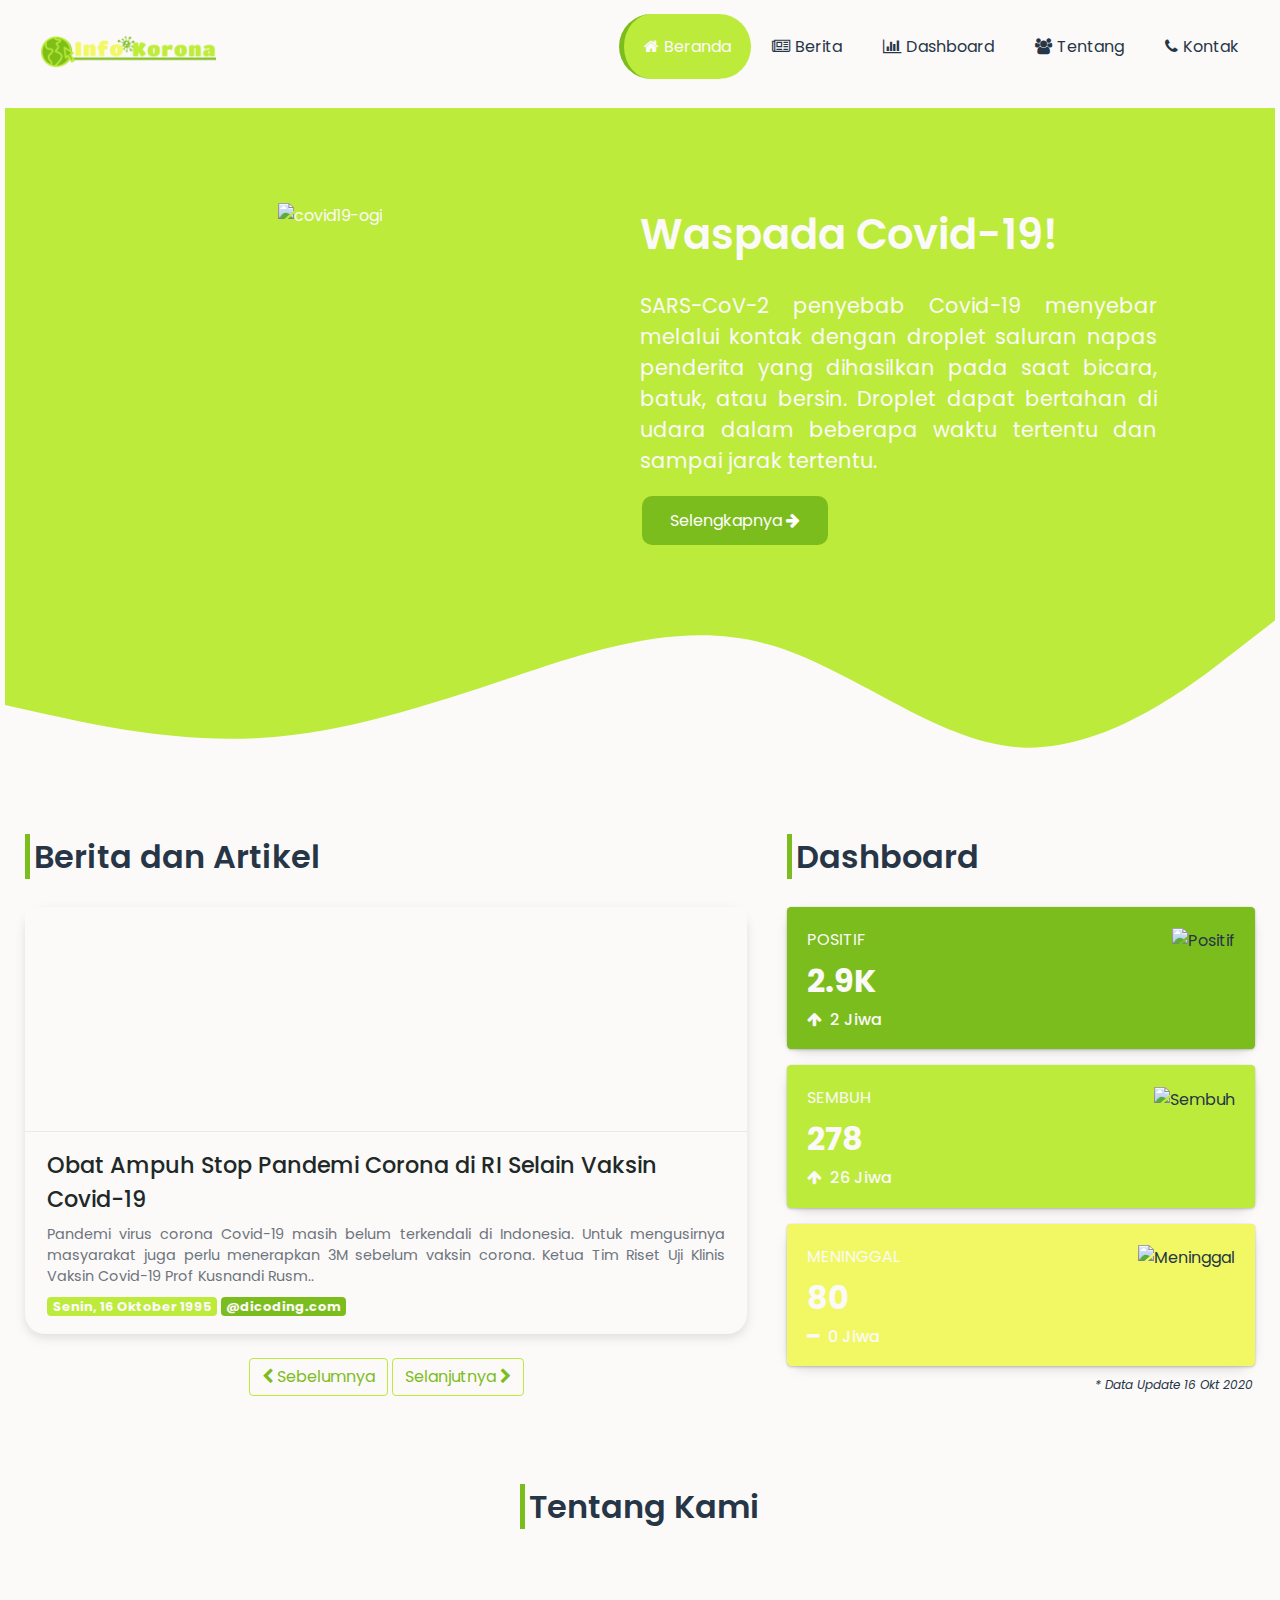
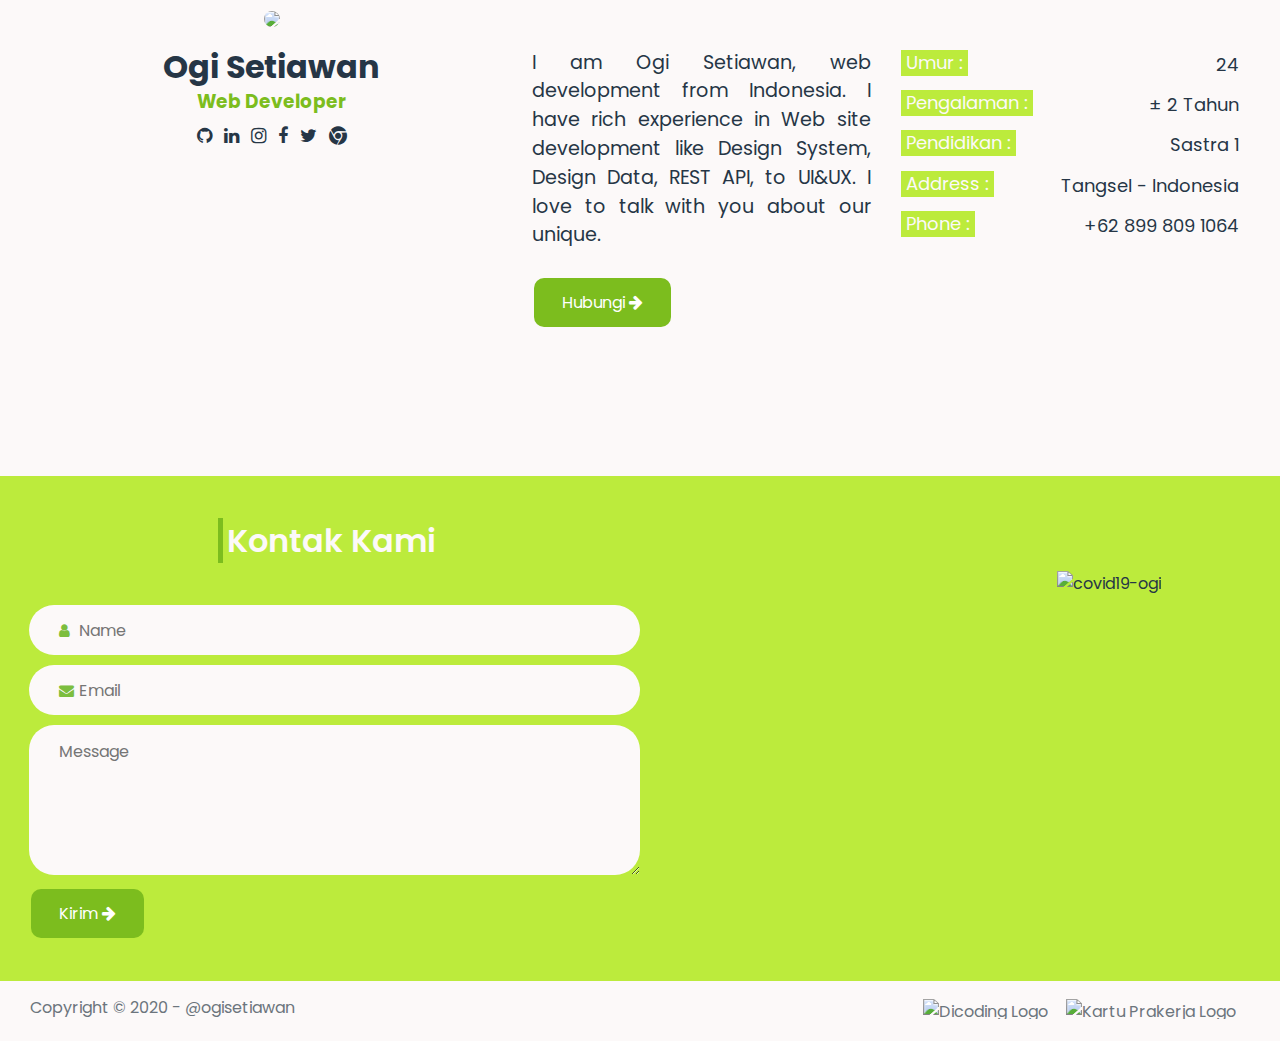
==== submission/index.html @ 104e3552 "style: Updated logo and icon" ====
<!DOCTYPE html>
<html lang="en">

<head>
  <meta charset="UTF-8">
  <meta http-equiv="X-UA-Compatible" content="IE=edge">
  <meta name="viewport" content="width=device-width, initial-scale=1, minimum-scale=1">
  <meta name="robots" content="index, follow">
  <meta name="author" content="Ogi Setiawan">
  <meta name="keywords" content="ogi setiawan, corona, korona, berita korona, covid, covid-19">
  <meta name="description" content="Informasi tentang si corona terupdate.">
  <title>InfoCorona | Berita Tentang Si Corona Paling Update</title>
  <link rel="shortcut icon" href="assets/img/icon-logo2.png" type="image/x-icon">
  <link rel="stylesheet" href="assets/css/style.css">
  <link rel="stylesheet" href="https://cdnjs.cloudflare.com/ajax/libs/font-awesome/4.7.0/css/font-awesome.min.css">
</head>
<style>

</style>

<body>
  <!-- @ HEADER -->
  <header>
    <a href="javascript:void(0);" class="logo"><img src="assets/img/rsz_logo3.png" alt="Info Corona"
        style="max-height: 35px;"></a>
    <input class="menu-btn" type="checkbox" id="menu-btn" />
    <label class="menu-icon" for="menu-btn"><span class="navicon"></span></label>
    <nav>
      <ul class="menu">
        <li><a class="active" href="#beranda"><i class="fa fa-home"></i>Beranda</a></li>
        <li><a href="#berita"><i class="fa fa-newspaper-o"></i>Berita</a></li>
        <li><a href="#dashboard"><i class="fa fa-bar-chart"></i>Dashboard</a></li>
        <li><a href="#tentang"><i class="fa fa-users"></i>Tentang</a></li>
        <li><a href="#kontak"><i class="fa fa-phone"></i>Kontak</a></li>
      </ul>
    </nav>
  </header>
  <!-- @ HEADER -->

  <!-- @ MAIN -->
  <main>
    <!-- @ CONTENT -->
    <div id="content">
      <article class="beranda section" id="beranda">
        <div class="left-content">
          <img src="assets/img/covid.svg" height="300px" alt="covid19-ogi">
        </div>
        <div class="right-content">
          <h1 class="beranda">Waspada Covid-19!</h1>
          <p class="beranda">SARS-CoV-2 penyebab Covid-19 menyebar melalui kontak dengan droplet saluran napas penderita
            yang dihasilkan pada saat bicara, batuk, atau bersin. Droplet dapat bertahan di udara dalam beberapa waktu
            tertentu dan sampai jarak tertentu.</p>
          <button class="button">Selengkapnya <i class="fa fa-arrow-right"></i></button>
        </div>
        <div class="clear"></div>
      </article>
      <svg xmlns="http://www.w3.org/2/svg" viewBox="0 0 1440 320" style="margin-bottom: -40px">
        <path fill="#bceb3c" fill-opacity="1"
          d="M0,160L48,170.7C96,181,192,203,288,197.3C384,192,480,160,576,128C672,96,768,64,864,90.7C960,117,1056,203,1152,208C1248,213,1344,139,1392,101.3L1440,64L1440,0L1392,0C1344,0,1248,0,1152,0C1056,0,960,0,864,0C768,0,672,0,576,0C480,0,384,0,288,0C192,0,96,0,48,0L0,0Z">
        </path>
      </svg>
      <!-- @ ARTICLE -->
      <article class="berita section" id="berita">
        <h1 class="berita">
          <span class="bl">Berita dan Artikel</span>
        </h1>
        <!-- //! ARTICLE 1 -->
        <div class="card-shadow artikel-berita" style="display:block">
          <div class="card">
            <div class="card-img" style="background-image:url(assets/img/corona.jpg);" alt="Corona 1">
              <div class="overlay">
                <div class="overlay-content">
                  <a href="#!"><span class="fa fa-eye"></span>&nbsp;&nbsp;Lihat</a>
                </div>
              </div>
            </div>
            <div class="card-content">
              <a href="#!">
                <h2>Obat Ampuh Stop Pandemi Corona di RI Selain Vaksin Covid-19</h2>
                <p>Pandemi virus corona Covid-19 masih belum terkendali di Indonesia. Untuk mengusirnya masyarakat
                  juga perlu menerapkan 3M sebelum vaksin corona. Ketua Tim Riset Uji Klinis Vaksin Covid-19 Prof
                  Kusnandi Rusm..</p>
                <span class="tanggal tanggal-warna">Senin, 16 Oktober 1995</span>
                <span class="tanggal tanggal-warna2">@dicoding.com</span>
              </a>
            </div>
          </div>
        </div>
        <!-- //! ARTICLE 2 -->
        <div class="card-shadow artikel-berita" style="display:none">
          <div class="card">
            <div class="card-img" style="background-image:url(assets/img/corona-3.jpg);" alt="Corona 2">
              <div class="overlay">
                <div class="overlay-content">
                  <a href="#!"><span class="fa fa-eye"></span>&nbsp;&nbsp;Lihat</a>
                </div>
              </div>
            </div>
            <div class="card-content">
              <a href="#!">
                <h2>AS Kembangkan Metode Baru Deteksi Virus COVID-19 Dengan Cepat dan Murah</h2>
                <p>Menurut sebuah studi terbaru yang dipublikasikan pada Selasa 8 September 2020, para peneliti di
                  Fakultas Kedokteran Harvard telah mengembangkan metode untuk mendeteksi SARS-CoV-2 yang memicu
                  penyakit COVID-19 dengan cepat dan murah tanpa bahan atau peralatan khusus...</p>
                <span class="tanggal tanggal-warna">Senin, 16 Oktober 1995</span>
                <span class="tanggal tanggal-warna2">@dicoding.com</span>
              </a>
            </div>
          </div>
        </div>
        <!-- //! ARTICLE 3 -->
        <div class="card-shadow artikel-berita" style="display:none">
          <div class="card">
            <div class="card-img" style="background-image:url(assets/img/corona-2.jpg);" alt="Corona 3">
              <div class="overlay">
                <div class="overlay-content">
                  <a href="#!"><span class="fa fa-eye"></span>&nbsp;&nbsp;Lihat</a>
                </div>
              </div>
            </div>
            <div class="card-content">
              <a href="#!">
                <h2>2.291 Bidan Positif Covid-19, Pasien Diminta Janji Temu Sebelum ke Layanan</h2>
                <p>Pengurus Harian PP Ikatan Bidan Indonesia (IBI), Ade Jubaedah, mengatakan sebanyak 2.291 bidan di
                  Indonesia terkonfirmasi positif Covid-19. Dari jumlah tersebut, 22 orang meninggal dunia..</p>
                <span class="tanggal tanggal-warna">Senin, 16 Oktober 1995</span>
                <span class="tanggal tanggal-warna2">@dicoding.com</span>
              </a>
            </div>
          </div>
        </div>
        <!-- //! SLIDESHOW-BUTTON -->
        <!-- ? #TanyaDicoding: kayanya button slideshow ini lebih baik menggunakan background-color ya atau lebih baik transparent sesuai wrna default?  -->
        <!-- ? soalnya sya pernah baca button yg optional lbh baik transparent tp ketika hover dia akan brubah wrna -->
        <div class="slide">
          <div class="slide-wadah">
            <div class="slide-button">
              <a class="button-slider" onclick="slideButton(-1)" href="javascript:void(0)" title="Previous">
                <i class="fa fa-chevron-left"></i> Sebelumnya
              </a>
              <a class="button-slider next" onclick="slideButton(1)" href="javascript:void(0)" title="Next">
                Selanjutnya <i class="fa fa-chevron-right"></i>
              </a>
            </div>
          </div>
        </div>
      </article>
    </div>

    <!-- @ ASSIDE -->
    <aside class="section" id="dashboard">
      <h1 class="berita">
        <span class="bl">Dashboard</span>
      </h1>
      <!-- //~ POSITIF -->
      <div class="card-shadow" style="border-radius: 20px">
        <div class="card-dashboard hijau2 img-card">
          <div class="card-dashboard-body">
            <div class="flex-direction">
              <div class="text-putih">
                <p>POSITIF</p>
                <h2 class="total">2.9K</h2>
                <h6 class="jiwa">
                  <span class="fa fa-arrow-up"></span>&nbsp;&nbsp;2 Jiwa
                </h6>
              </div>
              <div class="kiri">
                <img src="assets/img/infeksi.png" width="50" height="50" alt="Positif"> </div>
            </div>
          </div>
        </div>
      </div>

      <!-- //~ SEMBUH -->
      <div class="card-shadow" style="border-radius: 20px; margin-top: 14px;">
        <div class="card-dashboard hijau1 img-card">
          <div class="card-dashboard-body">
            <div class="flex-direction">
              <div class="text-putih">
                <p>SEMBUH</p>
                <h2 class="total">278</h2>
                <h6 class="jiwa">
                  <span class="fa fa-arrow-up"></span>&nbsp;&nbsp;26 Jiwa
                </h6>
              </div>
              <div class="kiri">
                <img src="assets/img/sembuh.png" width="50" height="50" alt="Sembuh"> </div>
            </div>
          </div>
        </div>
      </div>

      <!-- //~ MENINGGAL -->
      <div class="card-shadow" style="border-radius: 20px; margin-top: 14px;">
        <div class="card-dashboard hijau3 img-card">
          <div class="card-dashboard-body">
            <div class="flex-direction">
              <div class="text-putih">
                <p>MENINGGAL</p>
                <h2 class="total">80</h2>
                <h6 class="jiwa">
                  <span class="fa fa-minus"></span>&nbsp;&nbsp;0 Jiwa
                </h6>
              </div>
              <div class="kiri">
                <img src="assets/img/meninggal.png" width="50" height="50" alt="Meninggal"> </div>
            </div>
          </div>
        </div>
      </div>
      <p class="updated">* Data Update 16 Okt 2020</p>
    </aside>
  </main>
  <!-- @ MAIN -->

  <!-- @ TENTANG -->
  <section class="clears tentang-container section" id="tentang">
    <h1 class="tentang">
      <span class="bl">Tentang Kami</span>
    </h1>
    <div class="left-content" style="text-align: center; width: 40%;">
      <img class="tentang-photo" src="assets/img/ogifoto.jpg" height="270">
      <h2 class="nama">Ogi Setiawan</h2>
      <h3 class="job">Web Developer</h3>
      <div class="medsos">
        <a target="_blank" href="https://github.com/ogisetiawan"><span class="fa fa-github"></span></a>
        <a target="_blank" href="https://www.linkedin.com/in/ogi-setiawan-82a176132/"><span
            class="fa fa-linkedin"></span></a>
        <a target="_blank" href="https://www.instagram.com/ogisetiaawan/"><span class="fa fa-instagram"></span></a>
        <a target="_blank" href="https://web.facebook.com/Ogisetiawannn"><span class="fa fa-facebook"></span></a>
        <a target="_blank" href="https://twitter.com/ogisetiawann"><span class="fa fa-twitter"></span></a>
        <a target="_blank" href="https://ogisetiawan.github.io/"><span class="fa fa-chrome"></span></a>
      </div>
    </div>
    <div class="right-content" style="width: 60%;max-width: 60%;">
      <!-- ? tentang -->
      <div class="tentang-text">
        <p class="tentang">I am Ogi Setiawan, web development from Indonesia. I have rich experience in Web site
          development like Design System, Design Data, REST API, to UI&UX. I love to talk with you about our unique.</p>
        <button class="button">Hubungi <i class="fa fa-arrow-right"></i></button>
      </div>
      <!-- ? detail -->
      <div class="tentang-detail">
        <div class="tentang-status">
          <ul>
            <li><strong>Umur :</strong> 24</li>
            <li><strong>Pengalaman :</strong>± 2 Tahun</li>
            <li><strong>Pendidikan :</strong> Sastra 1</li>
            <li><strong>Address :</strong> Tangsel - Indonesia</li>
            <li><strong>Phone :</strong> +62 899 809 1064</li>
          </ul>
        </div>
      </div>
    </div>
  </section>

  <!-- @ KONTAK -->
  <section class="kontak section" id="kontak">
    <div class="left-content" style="text-align: left;">
      <h1 class="kontak">
        <span class="bl" style="border-left: 5px solid #7cbd1e !important;color: #fcf9f9">Kontak Kami</span>
      </h1>
      <form class="contact-form">
        <div class="wrap-form-input" data-validate="Name is required">
          <input class="form-input" type="text" name="name" placeholder="Name">
          <span class="form-icon">
            <i class="fa fa-user" aria-hidden="true"></i>
          </span>
        </div>
        <div class="wrap-form-input" data-validate="Valid email is required: ex@abc.xyz">
          <input class="form-input" type="text" name="email" placeholder="Email">
          <span class="form-icon">
            <i class="fa fa-envelope" aria-hidden="true"></i>
          </span>
        </div>
        <div class="wrap-form-input" data-validate="Message is required">
          <textarea class="form-input" name="message" placeholder="Message"></textarea>
        </div>
        <div class="container-contact100-form-btn">
          <button class="button">Kirim <i class="fa fa-arrow-right"></i></button>
        </div>
      </form>
    </div>
    <div class="right-content">
      <img class="kontak-svg" src="assets/img/contact2.svg" height="300px" alt="covid19-ogi">
    </div>
  </section>
  <!-- @ KONTAK -->

  <!-- @ FOOTER -->
  <footer>
    <div class="footer">
      <p class="text-kiri">Copyright © 2020 - @ogisetiawan</p>
      <p class="text-kanan">
        <img src="https://d17ivq9b7rppb3.cloudfront.net/original/commons/certificate_logo.png" alt="Dicoding Logo"
          style="max-height: 20px;">
        <img src="https://dashboard.prakerja.go.id/images/logo-kartu-prakerja.png" alt="Kartu Prakerja Logo"
          style="max-height: 20px;">
    </div>
    </p>
  </footer>
  <!-- @ FOOTER -->
  <script src="assets/js/slider.js"></script>
  <script src="assets/js/scrollan.js"></script>
  <script>
    
  </script>
</body>

</html>
---- submission/assets/css/style.css ----
/* @ FONT */
@import url('https://fonts.googleapis.com/css2?family=Poppins:wght@300&display=swap');

* {
  /*//? digunakan untuk menghapus seluruh padding dan margin standar yang diberikan browser pada elemen */
  -webkit-box-sizing: border-box;
  -moz-box-sizing: border-box;
  box-sizing: border-box;
  margin: 0;
  padding: 0;
}
body {
  margin: 0;
  background-color: #fcf9f9;
  color: #263646;
  font-family: 'Poppins', sans-serif;
}
a {
  color: #263646;
}

.clear {
  clear: left;
}

.button {
  background-color: #7cbd1e;
  border: none;
  color: white;
  text-align: center;
  text-decoration: none;
  display: inline-block;
  font-size: 16px;
  margin: 4px 2px;
  cursor: pointer;
  padding: 12px 28px;
  border-radius: 10px;
}
.button:hover {
  text-decoration: none;
  font-weight: 600;
  transform: scale(1.1);
  transition: all .2s ease-in-out
}
/* @ FONTAWESOME */
li a .fa {
  margin-right: 5px;
}

/* @ SEMANTIC SECTION */
article.berita,
aside {
  padding: 20px 20px;
}

article.berita {
  float: left;
  width: 60%;
}
aside {
  float: right;
  width: 40%;
}

/* @HEADER */
header {
  background-color: #fcf9f9;
  width: 100%;
  display: inline-block; /*/// supaya li jadi sebaris  */
  padding: 14px 20px;
}
header ul {
  margin: 0;
  padding: 0;
  list-style: none;
  overflow: hidden;
}
header li a {
  display: block;
  padding: 20px 20px;
  border-right: 1px solid #fcf9f9;
  text-decoration: none;
}
header li a:hover,
header .menu-btn:hover {
  background-color: #bceb3c;
      color: #fcf9f9;
      border-left: 5px solid #7cbd1e !important;
      border-radius: 50px;
      transition: all .2s ease-in-out;
}
header .logo {
  display: block;
  float: left;
  font-size: 2em;
  padding: 10px 20px;
  text-decoration: none;
}

/* @MENU */
nav .menu {
  clear: both;
  max-height: 0;
  transition: max-height 0.2s ease-out;
}
header li a.active {
  background-color: #bceb3c;
  color: #fcf9f9;
  border-left: 5px solid #7cbd1e !important;
  border-radius: 50px;
}

/* @HAMBURGER */
header .menu-icon {
  cursor: pointer;
  display: inline-block;
  float: right;
  padding: 28px 20px;
  position: relative;
  user-select: none;
}
header .menu-icon .navicon {
  background: #333;
  display: block;
  height: 2px;
  position: relative;
  transition: background 0.2s ease-out;
  width: 18px;
}
header .menu-icon .navicon:before,
header .menu-icon .navicon:after {
  background: #333;
  content: "";
  display: block;
  height: 100%;
  position: absolute;
  transition: all 0.2s ease-out;
  width: 100%;
}
header .menu-icon .navicon:before {
  top: 5px;
}
header .menu-icon .navicon:after {
  top: -5px;
}

/* @HAMBURGER-EFFECTNYA*/
header .menu-btn {
  display: none;
}
header .menu-btn:checked ~ nav .menu {
  max-height: 300px;
}
header .menu-btn:checked ~ .menu-icon .navicon {
  background: transparent;
}
header .menu-btn:checked ~ .menu-icon .navicon:before {
  transform: rotate(-45deg);
}
header .menu-btn:checked ~ .menu-icon .navicon:after {
  transform: rotate(45deg);
}

header .menu-btn:checked ~ .menu-icon:not(.steps) .navicon:before,
header .menu-btn:checked ~ .menu-icon:not(.steps) .navicon:after {
  top: 0;
}

/* @ MAIN */
main {
  margin: 0;
  padding: 5px;
  overflow: auto;
}
/*@ ARTICLE BERANDA */
article > svg {
  display: flex;
}
article.beranda {
  position: relative;
  background: #bceb3c;
  color: #fcf9f9;
  text-align: center;
  overflow: auto;
  padding: 15px;
}
.left-content {
  width: 50%;
  height: 100%;
  float: left;
}

.left-content img {
  margin: 5rem 0 1.5rem 0;
}

.right-content {
  width: 41.666667%;
  height: 100%;
  float: left;
  -webkit-box-flex: 0;
  -ms-flex: 0 0 41.666667%;
  flex: 0 0 50%;
  max-width: 41.666667%;
  text-align: left !important;
}

h1.beranda {
  font-size: 2.6rem;
  margin: 5rem 0 1.5rem 0;
  font-weight: 600;
}
p.beranda {
  margin-top: 0;
  margin-bottom: 1rem;
  font-size: 1.3rem;
  font-weight: 400;
  text-align: justify!important;
}

/*@ ARTICLE BERITA */
h1.berita {
  font-size: 2rem;
  margin-bottom: 0.5rem;
  font-family: inherit;
  color: inherit;
  font-weight: 600;
}
.bl {
  border-left: 5px solid #7cbd1e !important;
  padding-left: 0.25rem !important;
}

p.berita {
  font-size: 2.6rem;
  margin: 0 1.25rem 5rem 1.25rem;
}
/* @ CARD */
.card-shadow {
  border: none;
  box-shadow: 0px 4px 10px rgba(142, 142, 142, 0.25);
  margin-top: 26px;
  border-radius: 20px;
}

/*? hover border */
.card:hover .card-content,
.card.hover .card-content {
  box-shadow: inset 0 3px 0 0 #7cbd1e;
  border-color: #7cbd1e;
}

.card:hover .card-img .overlay,
.card.hover .card-img .overlay {
  background-color: rgba(25, 29, 38, 0.85);
  -webkit-transition: opacity 0.2s ease;
  transition: opacity 0.2s ease;
  opacity: 1;
}

/*? gambar */
.card-img {
  position: relative;
  height: 224px;
  width: 100%;
  background-color: #fcf9f9;
  -webkit-transition: opacity 0.2s ease;
  transition: opacity 0.2s ease;
  background-position: center center;
  background-repeat: no-repeat;
  background-size: cover;
}

.card-img .overlay {
  position: absolute;
  left: 0;
  top: 0;
  width: 100%;
  height: 100%;
  background-color: #fcf9f9;
  opacity: 0;
}

.card-img .overlay .overlay-content {
  line-height: 224px;
  width: 100%;
  text-align: center;
  color: #fcf9f9;
}

.card-img .overlay .overlay-content a {
  color: #fcf9f9;
  padding: 0 2rem;
  display: inline-block;
  border: 1px solid rgba(255, 255, 255, 0.4);
  height: 40px;
  line-height: 40px;
  border-radius: 20px;
  cursor: pointer;
  text-decoration: none;
  font-size: 18px;
}

.card-img .overlay .overlay-content a:hover,
.card-img .overlay .overlay-content a.hover {
  background: #7cbd1e;
  border-color: #7cbd1e;
}

/*? berita content */
.card-content {
  width: 100%;
  min-height: 80px;
  border-top: 1px solid #e9e9eb;
  padding: 1rem 1.4rem;
}

.card-content a {
  text-decoration: none;
  color: #202927;
}

.card-content h2 {
  font-size: 1.4rem;
  font-weight: 500;
}

.card-content p {
  font-size: 0.9rem;
  font-weight: 400;
  overflow: hidden;
  color: #6c757d !important;
  padding: 8px 0px 6px;
  text-align: justify;
}

.tanggal {
  display: inline-block;
  padding: 0.25em 0.4em;
  font-size: 13px;
  font-weight: 700;
  line-height: 1;
  color: #fcf9f9;
  border-radius: 0.25rem;
}

.tanggal-warna {
  background-color: #bceb3c;
}
.tanggal-warna2 {
  background-color: #7cbd1e;
}

/*? slider */
.slide {
  width: 100%;
  margin-right: auto;
  margin-left: auto;
}

.slide-wadah {
  display: -ms-flexbox;
  display: flex;
  -ms-flex-wrap: wrap;
  flex-wrap: wrap;
  margin-right: -15px;
  margin-left: -15px;
}

.slide-button {
  padding-right: 15px;
  padding-left: 15px;
  flex: 0 0 100%;
  max-width: 100%;
  margin-top: 1.5rem !important;
  text-align: center !important;
}

.button-slider {
  display: inline-block;
  font-weight: 400;
  -moz-user-select: none;
  -ms-user-select: none;
  border: 1px solid transparent;
  padding: .375rem .75rem;
  line-height: 1.5;
  border-radius: .25rem;
  color: #7cbd1e;
  background-color: transparent;
  border-color: #bceb3c;
  text-decoration: none;
  font-family: inherit;
}

.button-slider:hover {
  color: #fcf9f9;
  background-color: #bceb3c;
  border-color: #7cbd1e;
}

/*? animation */
.artikel-berita {
  animation: show .5s;
  animation-fill-mode: both;
}

@keyframes show {
  from {
    transform: scale(0.7);
    opacity: .4
  }

  to {
    transform: scale(1);
    opacity: 1
  }
}

@-webkit-keyframes show {
  from {
    transform: scale(0.7);
    opacity: .4
  }

  to {
    transform: scale(1);
    opacity: 1
  }
}
/* @ASSIDE DASHBOARD */
.card-dashboard {
  box-shadow: 0 0 1px rgba(0, 0, 0, 0.125), 0 1px 3px rgba(0, 0, 0, 0.2);
  margin-bottom: 1rem;
  border-radius: 0.26rem;
  position: relative;
}

.hijau1 {
  background-color: #bceb3c !important;
}

.hijau2 {
  background-color: #7cbd1e !important;
}

.hijau3 {
  background-color: #f1f864 !important;
}

.img-card:before {
  content: "";
  position: absolute;
  background: url("../img/circle.svg");
  background-position: right;
  background-repeat: no-repeat;
  width: 100%;
  height: 100%;
  opacity: 0.5;
}

.card-dashboard-body {
  padding: 1.25rem;
}

.flex-direction {
  display: -ms-flexbox !important;
  display: flex !important;
}

.text-putih {
  color: #fcf9f9 !important;
}

img {
  vertical-align: middle;
  border-style: none;
}

.kiri {
  margin-left: auto !important;
}

h2.total {
  font-size: 2rem;
  padding: 5px 0px;
}

h6.jiwa {
  font-size: 1rem;
  font-weight: 500;
  line-height: 1.2;
}
p.updated {
  float: right;
  font-size: 12px;
  font-style: italic;
  margin-top: -6px;
  padding-right: 2px;
}

/* @ TENTANG */
h1.tentang {
  margin-top: 26px;
  font-weight: 600;
  font-size: 2em;
  text-align: center;
}

p.tentang {
  margin: 6.4rem 0 1.5rem 0;
  font-size: 1.2rem;
  line-height: 1.5em;
  text-align: justify!important;
}

.tentang-container {
  max-width: 100%;
  padding: 26px;
  margin-top: 10px;
  margin-bottom: 10px;
}

.clears:before,
.clears:after {
  content: " ";
  display: flex;
}

.clears:after {
  clear: both;
}

.tentang-photo {
  border-radius: 50%;
  transition: 0.1s transform ease-in-out;
}

.tentang-photo:hover {
  transform: scale(0.9);
  cursor: pointer;
}
h2.nama {
  margin: 0 0 5px 0;
  font-size: 32px;
  color: #263646;
  line-height: 32px;
}

h3.job {
  color: #7cbd1e;
  font-size: 18.5px;
}

.medsos {
  position: relative;
  margin: 8px 0 0 0;
}

.medsos a {
  margin: 0 4px;
  display: inline-block;
  vertical-align: middle;
  text-decoration: none;
  opacity: 1;
  outline: none;
}

.medsos a:hover {
  text-decoration: none;
  color: #7cbd1e;
}

.medsos a span.fa {
  font-size: 18px;
  transition: all 0.3s ease 0s;
  -moz-transition: all 0.3s ease 0s;
  -webkit-transition: all 0.3s ease 0s;
  -o-transition: all 0.3s ease 0s;
}
.tentang-text {
  width: 50%;
  padding: 15px;
  float: left;
}

.tentang-detail {
  width: 50%;
  padding: 15px;
  float: right;
}

.tentang-status {
  margin: 6.5rem 0 1.5rem 0;
  font-size: 1.3rem;
  line-height: 1.4em;
}

.tentang-status ul li {
  padding: 11px 0;
  padding-top: 0;
  position: relative;
  display: block;
  font-size: 18px;
  word-break: break-word;
  text-align: right;
}

.tentang-status ul li strong {
  float: left;
  margin-right: 8px;
  padding: 3px 5px;
  background: #bceb3c;
  font-size: 18px;
  line-height: 20px;
  color: #fcf9f9;
  font-weight: 400;
}

/* @ KONTAK */
h1.kontak {
  margin-top: 26px;
  font-weight: 600;
  font-size: 2em;
  text-align: center;
}

section.kontak {
  position: relative;
  background: #bceb3c;
  color: #263646;
  text-align: center;
  overflow: auto;
  padding: 15px;
  margin-top: 104px;
}

.contact-form {
  width: auto;
  margin: 2.5rem 0 1.5rem 0;
  padding-left: 14px;
}

.wrap-form-input {
  position: relative;
  width: 100%;
  z-index: 1;
  margin-bottom: 10px;
}

.form-input {
  display: block;
  width: 100%;
  background: #fcf9f9;
  color: #263646;
}

textarea.form-input {
  min-height: 150px;
  border-radius: 25px;
  padding: 14px 30px;
}

input.form-input {
  height: 50px;
  border-radius: 25px;
  padding: 0 30px 0 50px;
}

.form-icon {
  display: -webkit-box;
  display: -webkit-flex;
  display: -moz-box;
  display: -ms-flexbox;
  display: flex;
  align-items: center;
  position: absolute;
  border-radius: 25px;
  bottom: 0;
  left: 0;
  width: 100%;
  height: 100%;
  padding-left: 30px;
  pointer-events: none;
  color: #7cbe3f;
  font-size: 15px;
  -webkit-transition: all 0.4s;
  -o-transition: all 0.4s;
  -moz-transition: all 0.4s;
  transition: all 0.4s;
}

textarea,
button,
input {
  outline: none;
  border: none;
  font-family: inherit;
  font-size: inherit;
  line-height: inherit;
}

textarea {
  outline: none;
  border: none;
  font-family: inherit;
  font-size: inherit;
  line-height: inherit;
  overflow: auto;
  resize: vertical;
}

img.kontak-svg {
  float: right;
  margin: 5rem 0 1.5rem 0;
}
p.text-kiri {
  color: #6c757d !important;
  float: left !important;
}

p.text-kanan {
  color: #6c757d !important;
  float: right !important;
}

p.text-kanan img {
  max-height: 20px;
  margin-right: 14px;
}
/* @ FOOTER */
footer {
  padding: 14px 30px;
}

.footer {
  width: 100%;
  display: inline-block;
}

/* @ SLIDER */

/* @ MEDIA-QUERY */
@media (min-width: 48em) {
  header li {
    float: left;
  }
  nav .menu {
    clear: none;
    float: right;
    max-height: none;
  }
  header .menu-icon {
    display: none;
  }
}
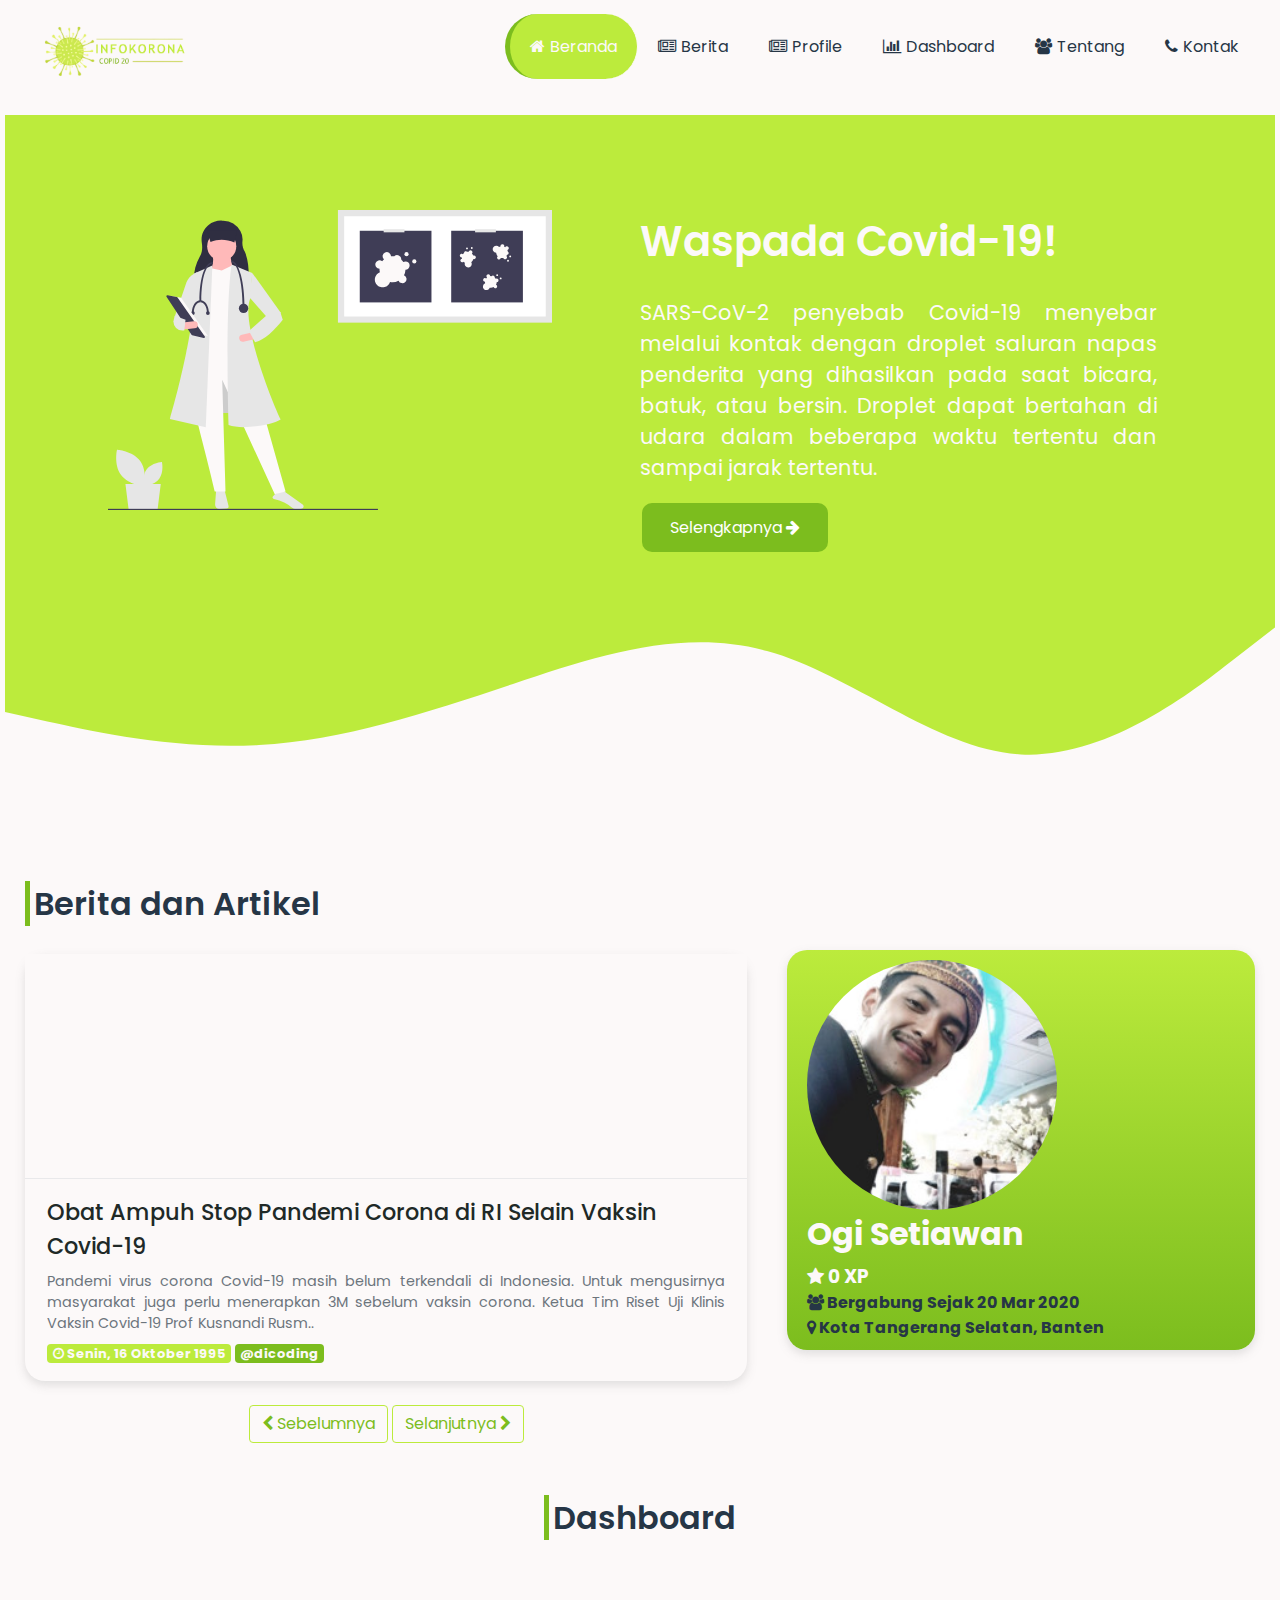
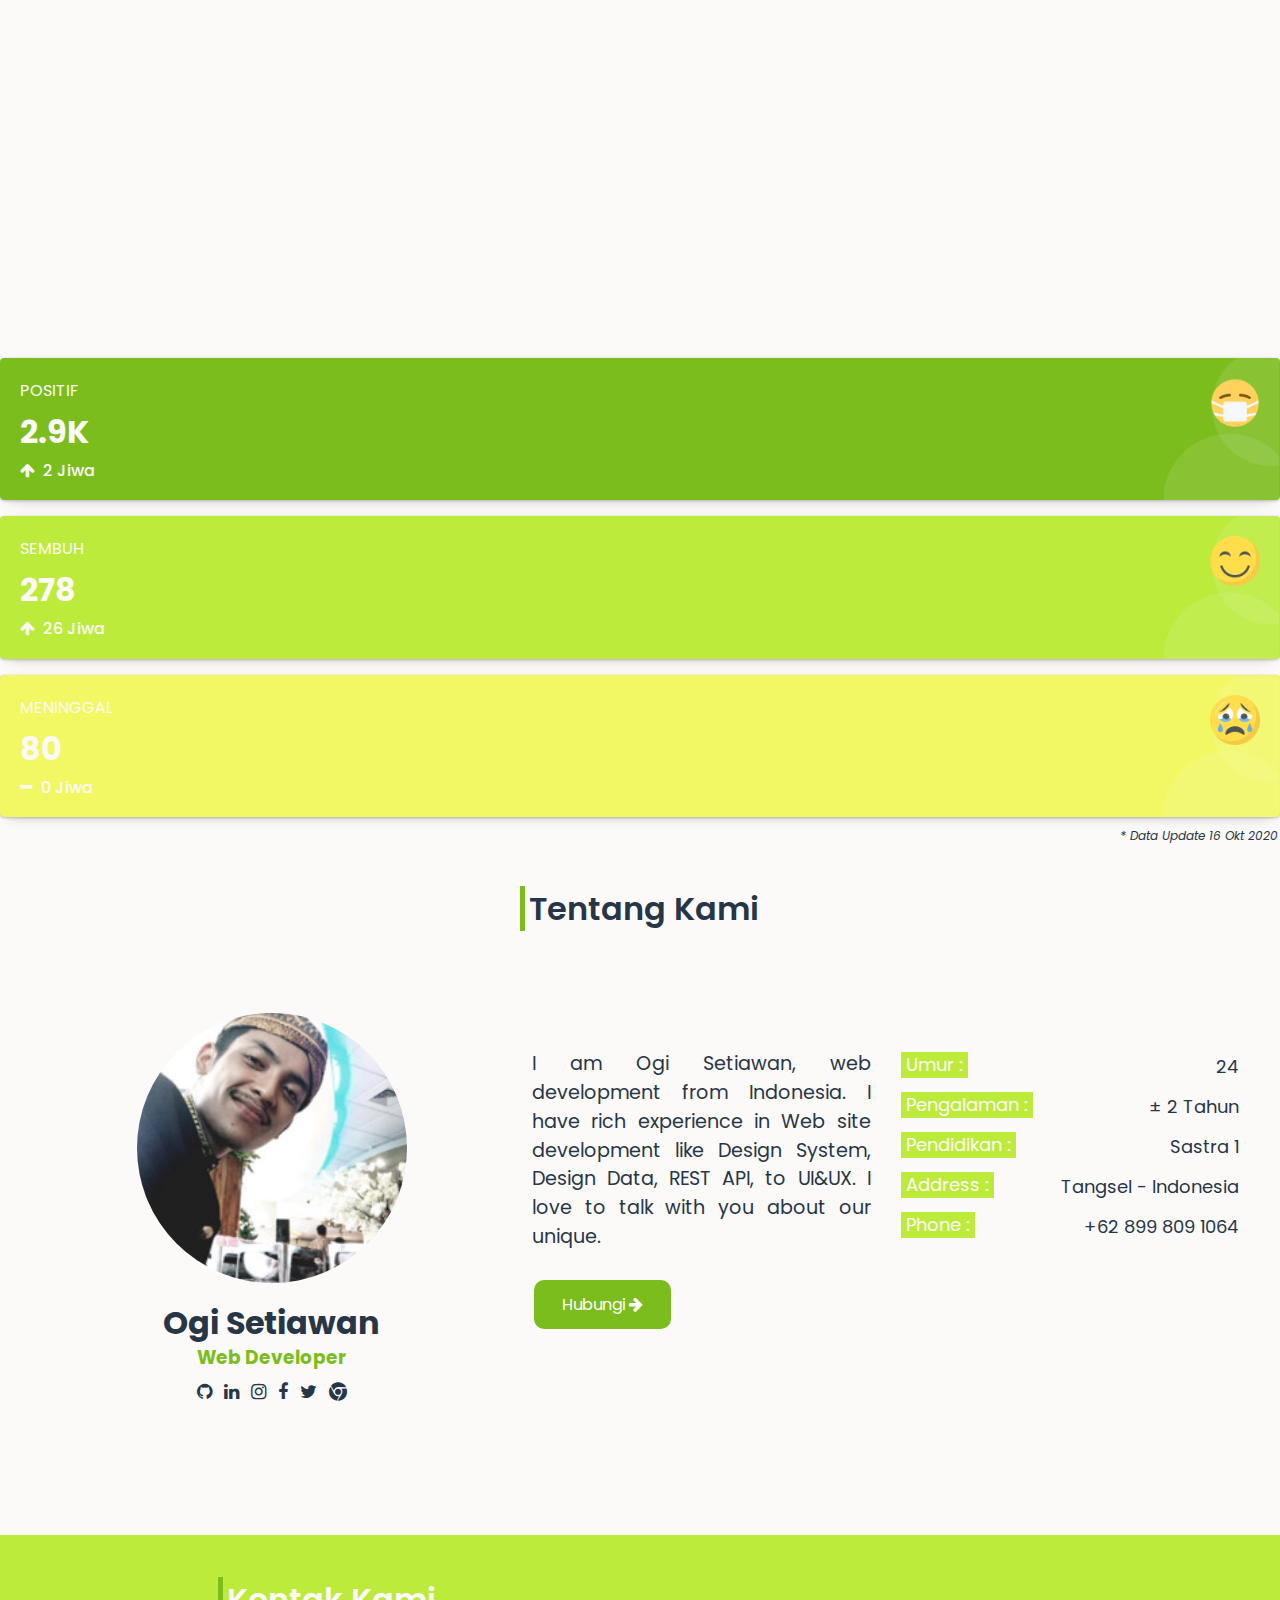
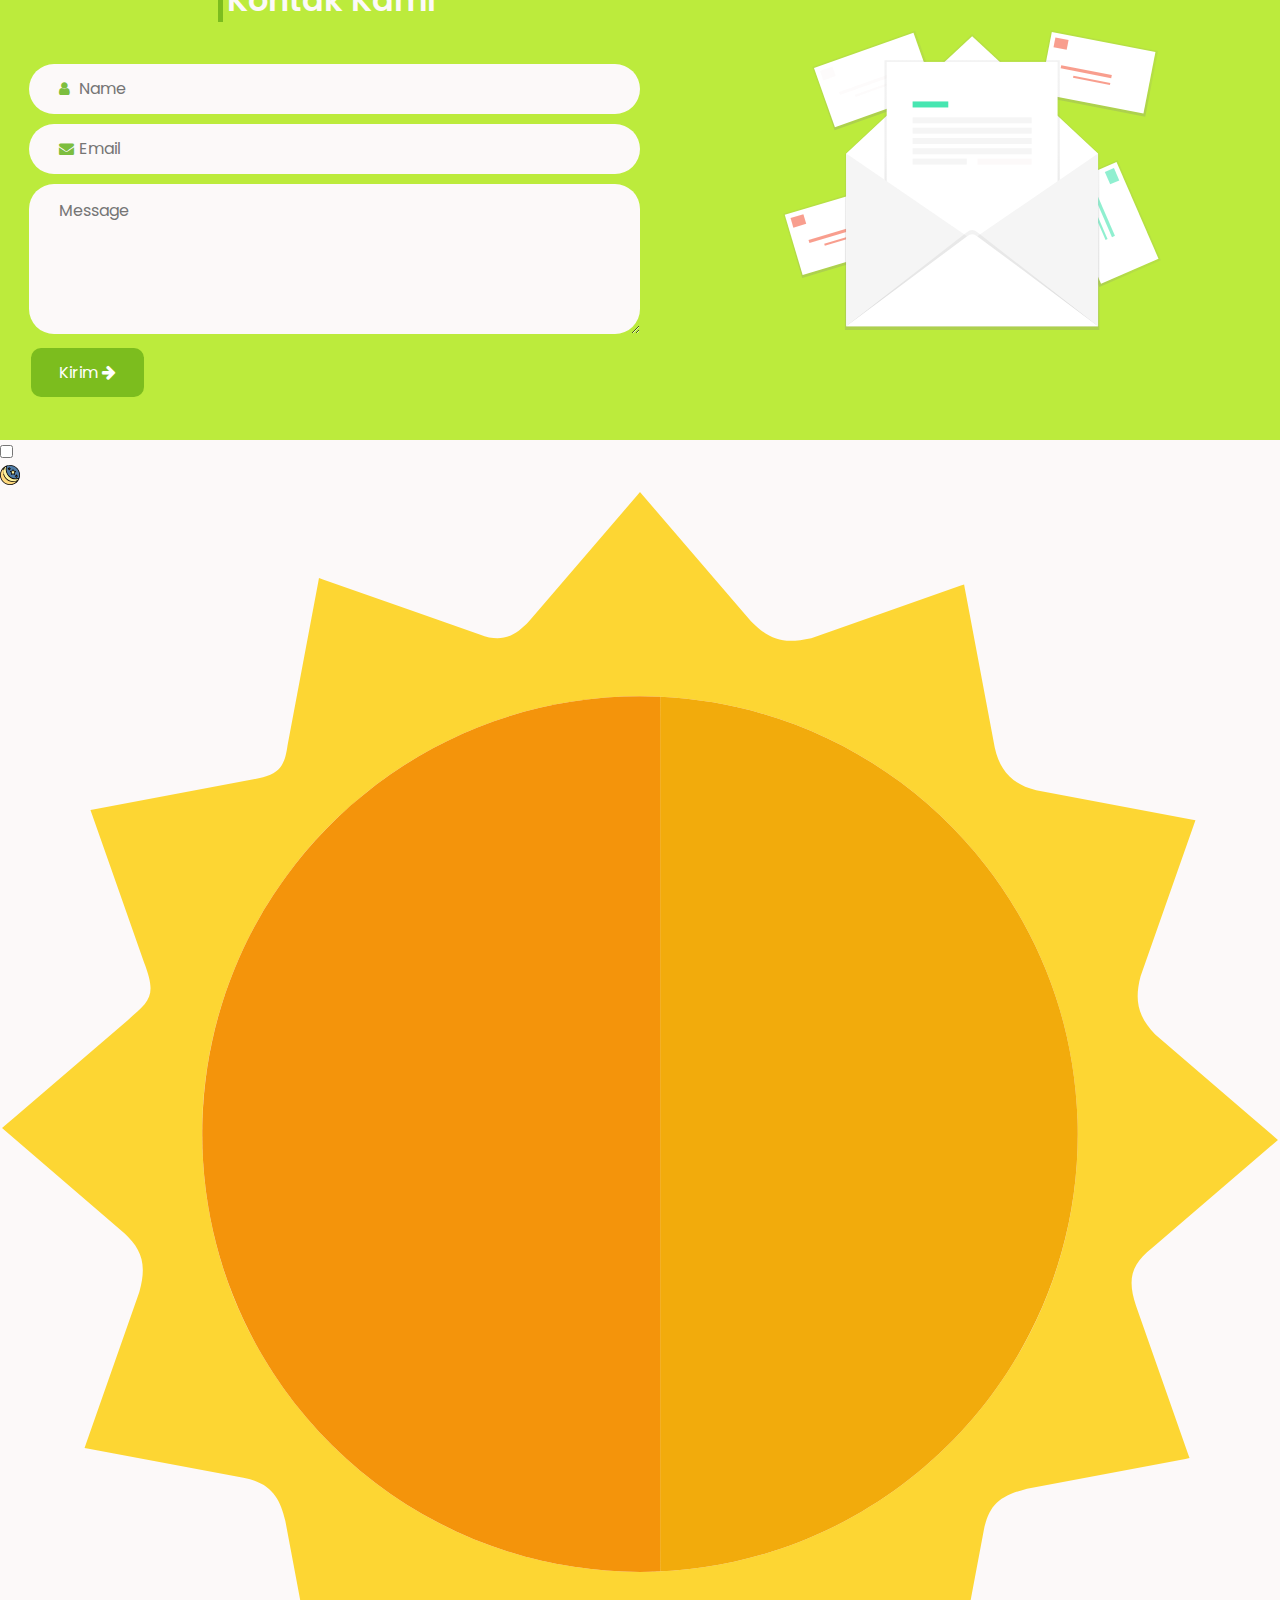
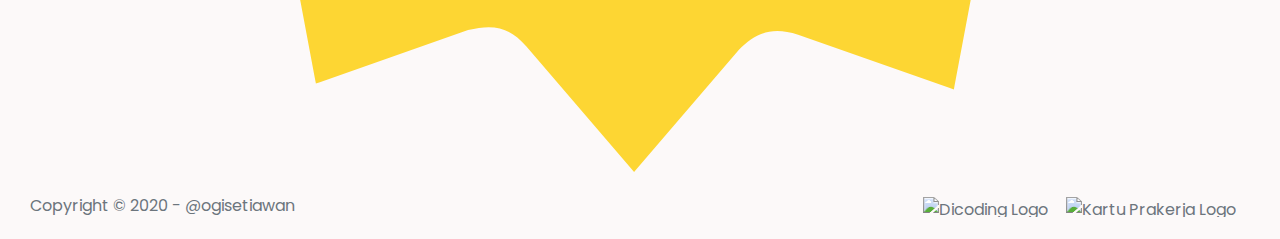
==== commit fff07b44: "feat: Submission 2" ====
--- a/submission/index.html
+++ b/submission/index.html
@@ -1,5 +1,5 @@
 <!DOCTYPE html>
-<html lang="en">
+<html lang="en" theme="">
 
 <head>
   <meta charset="UTF-8">
@@ -9,26 +9,23 @@
   <meta name="author" content="Ogi Setiawan">
   <meta name="keywords" content="ogi setiawan, corona, korona, berita korona, covid, covid-19">
   <meta name="description" content="Informasi tentang si corona terupdate.">
-  <title>InfoCorona | Berita Tentang Si Corona Paling Update</title>
-  <link rel="shortcut icon" href="assets/img/icon-logo2.png" type="image/x-icon">
+  <title>InfoKorona | Berita Tentang Si Korona Paling Update</title>
+  <link rel="shortcut icon" href="assets/img/icon-logo-infokorona.png" type="image/x-icon">
   <link rel="stylesheet" href="assets/css/style.css">
   <link rel="stylesheet" href="https://cdnjs.cloudflare.com/ajax/libs/font-awesome/4.7.0/css/font-awesome.min.css">
 </head>
-<style>
-
-</style>
 
 <body>
   <!-- @ HEADER -->
   <header>
-    <a href="javascript:void(0);" class="logo"><img src="assets/img/rsz_logo3.png" alt="Info Corona"
-        style="max-height: 35px;"></a>
+    <a href="javascript:void(0);" class="logo"><img src="assets/img/logo-infokorona.png" alt="Info Korona" style="max-height: 55px;"></a>
     <input class="menu-btn" type="checkbox" id="menu-btn" />
     <label class="menu-icon" for="menu-btn"><span class="navicon"></span></label>
     <nav>
       <ul class="menu">
         <li><a class="active" href="#beranda"><i class="fa fa-home"></i>Beranda</a></li>
         <li><a href="#berita"><i class="fa fa-newspaper-o"></i>Berita</a></li>
+        <li><a href="#profile"><i class="fa fa-newspaper-o"></i>Profile</a></li>
         <li><a href="#dashboard"><i class="fa fa-bar-chart"></i>Dashboard</a></li>
         <li><a href="#tentang"><i class="fa fa-users"></i>Tentang</a></li>
         <li><a href="#kontak"><i class="fa fa-phone"></i>Kontak</a></li>
@@ -41,6 +38,8 @@
   <main>
     <!-- @ CONTENT -->
     <div id="content">
+
+      <!-- ! BERANDA -->
       <article class="beranda section" id="beranda">
         <div class="left-content">
           <img src="assets/img/covid.svg" height="300px" alt="covid19-ogi">
@@ -54,12 +53,13 @@
         </div>
         <div class="clear"></div>
       </article>
-      <svg xmlns="http://www.w3.org/2/svg" viewBox="0 0 1440 320" style="margin-bottom: -40px">
+      <svg xmlns="http://www.w3.org/2/svg" viewBox="0 0 1440 320">
         <path fill="#bceb3c" fill-opacity="1"
           d="M0,160L48,170.7C96,181,192,203,288,197.3C384,192,480,160,576,128C672,96,768,64,864,90.7C960,117,1056,203,1152,208C1248,213,1344,139,1392,101.3L1440,64L1440,0L1392,0C1344,0,1248,0,1152,0C1056,0,960,0,864,0C768,0,672,0,576,0C480,0,384,0,288,0C192,0,96,0,48,0L0,0Z">
         </path>
       </svg>
-      <!-- @ ARTICLE -->
+
+      <!-- ! ARTICLE -->
       <article class="berita section" id="berita">
         <h1 class="berita">
           <span class="bl">Berita dan Artikel</span>
@@ -80,8 +80,8 @@
                 <p>Pandemi virus corona Covid-19 masih belum terkendali di Indonesia. Untuk mengusirnya masyarakat
                   juga perlu menerapkan 3M sebelum vaksin corona. Ketua Tim Riset Uji Klinis Vaksin Covid-19 Prof
                   Kusnandi Rusm..</p>
-                <span class="tanggal tanggal-warna">Senin, 16 Oktober 1995</span>
-                <span class="tanggal tanggal-warna2">@dicoding.com</span>
+                <span class="tanggal tanggal-warna"><span class="fa fa-clock-o"></span> Senin, 16 Oktober 1995</span>
+                <span class="tanggal tanggal-warna2">@dicoding</span>
               </a>
             </div>
           </div>
@@ -102,8 +102,8 @@
                 <p>Menurut sebuah studi terbaru yang dipublikasikan pada Selasa 8 September 2020, para peneliti di
                   Fakultas Kedokteran Harvard telah mengembangkan metode untuk mendeteksi SARS-CoV-2 yang memicu
                   penyakit COVID-19 dengan cepat dan murah tanpa bahan atau peralatan khusus...</p>
-                <span class="tanggal tanggal-warna">Senin, 16 Oktober 1995</span>
-                <span class="tanggal tanggal-warna2">@dicoding.com</span>
+                <span class="tanggal tanggal-warna"><span class="fa fa-clock-o"></span> Senin, 11 November 2011</span>
+                <span class="tanggal tanggal-warna2">@prakerja</span>
               </a>
             </div>
           </div>
@@ -123,8 +123,8 @@
                 <h2>2.291 Bidan Positif Covid-19, Pasien Diminta Janji Temu Sebelum ke Layanan</h2>
                 <p>Pengurus Harian PP Ikatan Bidan Indonesia (IBI), Ade Jubaedah, mengatakan sebanyak 2.291 bidan di
                   Indonesia terkonfirmasi positif Covid-19. Dari jumlah tersebut, 22 orang meninggal dunia..</p>
-                <span class="tanggal tanggal-warna">Senin, 16 Oktober 1995</span>
-                <span class="tanggal tanggal-warna2">@dicoding.com</span>
+                <span class="tanggal tanggal-warna"><span class="fa fa-clock-o"></span> Minggu, 14 Juni 2020</span>
+                <span class="tanggal tanggal-warna2">@ogisetiawan</span>
               </a>
             </div>
           </div>
@@ -145,14 +145,37 @@
           </div>
         </div>
       </article>
+
     </div>
 
     <!-- @ ASSIDE -->
-    <aside class="section" id="dashboard">
-      <h1 class="berita">
-        <span class="bl">Dashboard</span>
-      </h1>
-      <!-- //~ POSITIF -->
+    <aside class="section" id="profile">
+      <div class="card-shadow" style="padding: 10px 20px;margin-top: 70px;background: linear-gradient(0deg, rgba(124,189,30,1) 0%, rgba(188,235,60,1) 100%);">
+        <div class="card-profile">
+          <img class="tentang-photo" src="assets/img/ogifoto.jpg" height="250">
+          <h2 class="nama" style="line-height: normal;color: #fcf9f9;">Ogi Setiawan</h2>
+          <h3 class="job" style="color: #fcf9f9"><i class="fa fa-star"></i> 0 XP</h3>
+          <h4 class="status"><i class="fa fa-users"></i> Bergabung Sejak 20 Mar 2020</h4>
+          <h4 class="status"><i class="fa fa-map-marker"></i> Kota Tangerang Selatan, Banten</h4>
+        </div>
+      </div>
+    </aside>
+
+  </main>
+  <!-- @ MAIN -->
+
+  <!-- @ DASHBOARD -->
+  <section class="dashboard section" id="dashboard">
+    <h1 class="kontak">
+      <span class="bl" style="border-left: 5px solid #7cbd1e !important">Dashboard</span>
+    </h1>
+    <!--! chart-bar -->
+    <div class="left-dashboard">
+      <div id="chartContainer" style="padding-top:50px; height: 390px; width: 100%;"></div>
+    </div>
+
+    <!--! chart statistic -->
+    <div class="right-dashboard">
       <div class="card-shadow" style="border-radius: 20px">
         <div class="card-dashboard hijau2 img-card">
           <div class="card-dashboard-body">
@@ -209,9 +232,8 @@
         </div>
       </div>
       <p class="updated">* Data Update 16 Okt 2020</p>
-    </aside>
-  </main>
-  <!-- @ MAIN -->
+    </div>
+  </section>
 
   <!-- @ TENTANG -->
   <section class="clears tentang-container section" id="tentang">
@@ -232,7 +254,7 @@
         <a target="_blank" href="https://ogisetiawan.github.io/"><span class="fa fa-chrome"></span></a>
       </div>
     </div>
-    <div class="right-content" style="width: 60%;max-width: 60%;">
+    <div class="right-content" style="width: 100%;max-width: 60%;display: flex; flex-wrap: wrap;">
       <!-- ? tentang -->
       <div class="tentang-text">
         <p class="tentang">I am Ogi Setiawan, web development from Indonesia. I have rich experience in Web site
@@ -287,23 +309,230 @@
   </section>
   <!-- @ KONTAK -->
 
+  <!-- @ TOOGLE BUTTON NGAMBANG -->
+  <label class="switch" title="Gelap Mode">
+    <input type="checkbox" id="mode">
+    <div class="slider round"></div>
+    <div class="toggle-moon">
+      <svg height="20px" viewBox="0 0 512 512" width="20px" xmlns="http://www.w3.org/2000/svg">
+        <path
+          d="m126.304688 46.921875c-69.828126 43.394531-116.304688 120.792969-116.304688 209.042969 0 135.851562 110.132812 245.96875 246 245.96875 87.175781 0 163.765625-45.347656 207.457031-113.734375"
+          fill="#ffd97d" />
+        <path
+          d="m125.539062 47.398438c.257813-.160157.511719-.320313.765626-.476563-24.394532 38.1875-38.53125 83.558594-38.53125 132.230469 0 135.851562 110.128906 245.964844 246 245.964844 47.59375 0 92.03125-13.515626 129.6875-36.917969 9.289062-14.542969 17.09375-30.125 23.195312-46.539063-26.140625 9.46875-54.347656 14.632813-83.769531 14.632813-135.871094 0-246-110.128907-246-245.980469 0-30.128906 5.417969-59 15.34375-85.679688-16.453125 5.953126-32.085938 13.613282-46.691407 22.765626zm0 0"
+          fill="#fdf29e" />
+        <path d="m87.773438 181.058594c.0625.699218.0625 0 .0625 0" fill="#fdf29e" />
+        <path
+          d="m87.84375 191.367188c-4.519531 0-9.453125-3.207032-10.027344-9.378907-.511718-5.5 3.527344-10.375 9.027344-10.886719.472656-.042968.9375-.054687 1.398438-.035156 5.335937.214844 9.597656 4.605469 9.597656 9.992188 0 6.398437-4.925782 10.082031-9.554688 10.296875-.148437.007812-.296875.011719-.441406.011719zm9.886719-11.238282-9.957031.929688 9.957031-.925782zm0 0" />
+        <path
+          d="m502 255.964844c0 30.140625-5.417969 59.015625-15.34375 85.695312-26.140625 9.46875-54.347656 14.628906-83.769531 14.628906-135.871094 0-246-110.125-246-245.976562 0-30.128906 5.417969-59 15.34375-85.679688 26.140625-9.472656 54.347656-14.632812 83.769531-14.632812 135.859375 0 246 110.128906 246 245.964844zm0 0"
+          fill="#4e7ba6" />
+        <path
+          d="m512 255.964844c0-68.367188-26.628906-132.644532-74.984375-180.992188-48.351563-48.347656-112.636719-74.972656-181.015625-74.972656-29.933594 0-59.25 5.117188-87.132812 15.214844-.011719.003906-.027344.007812-.039063.011718-16.617187 6.015626-32.667969 13.804688-47.726563 23.15625-.019531.011719-.039062.023438-.058593.035157-.003907.003906-.011719.007812-.015625.007812-.015625.011719-.03125.019531-.046875.03125l-.140625.085938c-.140625.089843-.28125.175781-.421875.261719-36.035157 22.539062-66.15625 53.949218-87.144531 90.878906-21.765626 38.300781-33.273438 81.96875-33.273438 126.28125 0 68.375 26.628906 132.65625 74.976562 181 48.351563 48.34375 112.640626 74.96875 181.023438 74.96875 43.765625 0 86.960938-11.238282 124.921875-32.496094 36.777344-20.597656 68.226563-50.277344 90.945313-85.828125.003906-.007813.011718-.015625.019531-.027344 9.734375-15.238281 17.855469-31.535156 24.140625-48.4375 0-.003906.003906-.007812.003906-.011719 10.597656-28.484374 15.96875-58.484374 15.96875-89.167968zm-20 0c0 26.730468-4.417969 52.890625-13.140625 77.835937-24.386719 8.289063-49.925781 12.488281-75.972656 12.488281-130.132813 0-236-105.855468-236-235.976562 0-26.722656 4.417969-52.878906 13.140625-77.820312 24.382812-8.289063 49.921875-12.492188 75.972656-12.492188 130.132812 0 236 105.855469 236 235.964844zm-236 235.96875c-130.132812 0-236-105.855469-236-235.96875 0-67.5625 28.210938-130.269532 77.09375-174.5625-5.367188 12.980468-9.652344 26.40625-12.820312 40.183594-1.238282 5.382812 2.125 10.75 7.503906 11.984374.753906.175782 1.507812.257813 2.25.257813 4.554687 0 8.671875-3.132813 9.738281-7.761719 5.855469-25.476562 15.859375-49.632812 29.753906-71.84375 7.289063-4.433594 14.824219-8.46875 22.550781-12.085937-6.101562 22.09375-9.183593 44.941406-9.183593 68.175781 0 68.375 26.625 132.65625 74.976562 181.003906 48.351563 48.347656 112.640625 74.972656 181.023438 74.972656 22.503906 0 44.660156-2.890624 66.125-8.617187-3.816407 7.964844-8.078125 15.726563-12.765625 23.222656-36.824219 22.394531-79.121094 34.222657-122.472656 34.222657-95.285157 0-180.71875-56.746094-217.652344-144.566407-5.699219-13.558593-10.140625-27.726562-13.195313-42.113281-1.148437-5.402344-6.453125-8.859375-11.863281-7.703125-5.402344 1.148437-8.847656 6.457031-7.703125 11.859375 3.320313 15.617188 8.140625 30.996094 14.328125 45.710938 19.296875 45.890624 51.363281 84.945312 92.726562 112.949218 42.390626 28.695313 91.964844 43.863282 143.359376 43.863282 32.699218 0 64.847656-6.207032 94.835937-18.160157-44.230469 47.546875-106.210937 74.976563-172.609375 74.976563zm0 0" />
+        <path
+          d="m332.492188 117.113281 22.488281 38.082031 43.175781 9.617188-29.273438 33.152344 4.191407 44.027344-40.582031-17.59375-40.578126 17.59375 4.195313-44.027344-29.273437-33.152344 43.171874-9.617188zm0 0"
+          fill="#fdf29e" />
+        <path
+          d="m373.074219 251.992188c-1.347657 0-2.703125-.269532-3.976563-.824219l-36.605468-15.871094-36.601563 15.871094c-3.246094 1.40625-6.992187.996093-9.855469-1.085938-2.859375-2.078125-4.414062-5.515625-4.074218-9.039062l3.78125-39.707031-26.402344-29.902344c-2.34375-2.652344-3.109375-6.34375-2.015625-9.710938 1.089843-3.363281 3.882812-5.898437 7.335937-6.667968l38.941406-8.675782 20.28125-34.347656c1.800782-3.046875 5.074219-4.917969 8.609376-4.917969 3.539062 0 6.8125 1.871094 8.613281 4.917969l20.285156 34.347656 38.9375 8.675782c3.453125.769531 6.242187 3.304687 7.335937 6.667968 1.09375 3.367188.328126 7.058594-2.015624 9.710938l-26.402344 29.902344 3.78125 39.707031c.335937 3.523437-1.214844 6.960937-4.074219 9.039062-1.738281 1.261719-3.800781 1.910157-5.878906 1.910157zm-40.582031-37.59375c1.355468 0 2.710937.277343 3.980468.824218l25.042969 10.859375-2.589844-27.167969c-.261719-2.753906.628907-5.492187 2.460938-7.566406l18.0625-20.453125-26.640625-5.933593c-2.699219-.605469-5.03125-2.296876-6.4375-4.679688l-13.875-23.5-13.878906 23.5c-1.40625 2.382812-3.734376 4.074219-6.433594 4.679688l-26.640625 5.933593 18.0625 20.453125c1.832031 2.074219 2.722656 4.8125 2.460937 7.566406l-2.589844 27.167969 25.042969-10.859375c1.265625-.546875 2.621094-.824218 3.972657-.824218zm0 0" />
+        <path
+          d="m265.808594 94.863281c-13.605469-3.523437-24.316406-14.234375-27.839844-27.835937-.355469-1.367188-2.125-1.367188-2.476562 0-3.523438 13.601562-14.238282 24.3125-27.84375 27.835937-1.363282.355469-1.363282 2.125 0 2.476563 13.609374 3.523437 24.320312 14.234375 27.84375 27.839844.351562 1.367187 2.121093 1.367187 2.476562 0 3.523438-13.605469 14.234375-24.316407 27.839844-27.839844 1.367187-.355469 1.367187-2.121094 0-2.476563zm0 0"
+          fill="#ffd97d" />
+        <path
+          d="m236.730469 136.203125c-5.132813 0-9.621094-3.503906-10.921875-8.515625-2.621094-10.128906-10.539063-18.046875-20.667969-20.667969-5.011719-1.296875-8.515625-5.785156-8.515625-10.914062-.003906-5.128907 3.496094-9.621094 8.511719-10.921875 10.128906-2.625 18.050781-10.542969 20.671875-20.664063 1.300781-5.015625 5.789062-8.519531 10.917968-8.519531 5.128907 0 9.621094 3.503906 10.917969 8.519531 2.625 10.121094 10.542969 18.039063 20.667969 20.664063h.007812c5.011719 1.300781 8.515626 5.792968 8.511719 10.921875 0 5.128906-3.503906 9.617187-8.519531 10.914062-10.125 2.621094-18.042969 10.542969-20.667969 20.664063-1.296875 5.015625-5.785156 8.519531-10.914062 8.519531zm-9.210938-40.101563c3.464844 2.644532 6.566407 5.746094 9.210938 9.210938 2.644531-3.464844 5.742187-6.566406 9.210937-9.210938-3.46875-2.644531-6.566406-5.742187-9.210937-9.210937-2.648438 3.46875-5.746094 6.566406-9.210938 9.210937zm35.777344 8.441407" />
+        <path
+          d="m448.269531 284.828125c-13.609375-3.523437-24.320312-14.234375-27.84375-27.839844-.351562-1.363281-2.121093-1.363281-2.476562 0-3.523438 13.605469-14.234375 24.316407-27.839844 27.839844-1.367187.355469-1.367187 2.121094 0 2.476563 13.605469 3.523437 24.316406 14.234374 27.839844 27.835937.355469 1.367187 2.125 1.367187 2.476562 0 3.523438-13.601563 14.238281-24.3125 27.84375-27.835937 1.363281-.355469 1.363281-2.121094 0-2.476563zm0 0"
+          fill="#ffd97d" />
+        <path
+          d="m419.1875 326.167969c-5.128906 0-9.621094-3.503907-10.917969-8.519531-2.625-10.125-10.542969-18.042969-20.667969-20.664063-5.019531-1.300781-8.519531-5.792969-8.515624-10.921875 0-5.128906 3.503906-9.617188 8.515624-10.914062 10.125-2.625 18.046876-10.542969 20.667969-20.667969 1.300781-5.011719 5.789063-8.515625 10.917969-8.515625s9.621094 3.503906 10.917969 8.515625c2.625 10.125 10.542969 18.042969 20.667969 20.667969 5.011718 1.296874 8.515624 5.785156 8.519531 10.914062 0 5.128906-3.5 9.621094-8.515625 10.921875-10.128906 2.621094-18.046875 10.539063-20.671875 20.664063-1.296875 5.015624-5.785157 8.519531-10.917969 8.519531zm-9.210938-40.101563c3.46875 2.644532 6.566407 5.746094 9.210938 9.210938 2.648438-3.464844 5.746094-6.5625 9.210938-9.210938-3.464844-2.644531-6.566407-5.742187-9.210938-9.210937-2.644531 3.464843-5.742188 6.566406-9.210938 9.210937zm35.785157 8.441406" />
+      </svg>
+    </div>
+    <div class="toggle-sun">
+      <svg version="1.1" id="Capa_1" xmlns="http://www.w3.org/2000/svg" xmlns:xlink="http://www.w3.org/1999/xlink"
+        x="0px" y="0px" viewBox="0 0 156.391 156.391" style="enable-background:new 0 0 156.391 156.391;"
+        xml:space="preserve">
+        <g>
+          <path style="fill:#FDD633;" d="M140.796,92.339l14.956-12.837l0.39-0.336l-0.39-0.334l-14.604-12.536
+          c-2.146-2.287-2.559-4.183-1.79-7.121l6.53-18.594l0.172-0.487l-0.505-0.094l-18.959-3.563c-2.94-0.728-4.426-2.378-5.058-5.213
+          l-3.651-19.418l-0.093-0.506l-0.483,0.169l-18.19,6.39c-2.94,0.607-4.755,0.607-7.365-2.062L78.531,0.39L78.195,0l-0.334,0.39
+          L64.634,15.798c-1.702,1.843-3.353,2.669-6.025,1.608l-19.15-6.727l-0.484-0.17l-0.095,0.505l-3.75,19.95
+          c-0.332,2.271-0.746,3.591-4.153,4.135l-19.419,3.65l-0.506,0.095l0.172,0.484l6.379,18.161c1.6,4.128,0.692,4.705-1.993,7.045
+          L0.638,77.385l-0.389,0.335l0.389,0.334l14.594,12.529c1.908,1.81,2.815,3.543,1.792,7.155L10.5,116.307l-0.17,0.484l0.504,0.095
+          l18.906,3.554c3.406,0.666,4.479,2.48,5.124,5.288l3.637,19.354l0.096,0.506l0.485-0.173l18.108-6.36
+          c3.102-0.788,5.082-0.376,7.131,2.016l12.816,14.929l0.336,0.391l0.335-0.391l12.503-14.565c1.827-1.849,3.808-2.921,7.205-1.811
+          l18.54,6.515l0.489,0.17l0.091-0.506l3.553-18.895c0.661-3.163,1.898-4.235,5.29-5.133l19.354-3.636l0.505-0.098l-0.169-0.484
+          l-6.371-18.132C137.764,96.271,138.095,94.456,140.796,92.339z M78.196,131.94c-29.54,0-53.487-23.947-53.487-53.486
+          c0-29.541,23.947-53.488,53.487-53.488c0.825,0,1.645,0.025,2.46,0.062l0,0c28.396,1.287,51.027,24.711,51.027,53.426
+          C131.684,107.994,107.736,131.94,78.196,131.94z" />
+          <path style="fill:#F2AB0C;" d="M80.657,25.028v106.85c-0.816,0.038-1.635,0.063-2.46,0.063c29.54,0,53.488-23.947,53.488-53.486
+          C131.684,49.739,109.053,26.315,80.657,25.028z" />
+          <path style="fill:#F4940B;"
+            d="M80.657,25.028L80.657,25.028c-0.816-0.037-1.635-0.062-2.46-0.062
+          c-29.54,0-53.487,23.947-53.487,53.488c0,29.54,23.947,53.486,53.487,53.486c0.825,0,1.645-0.025,2.46-0.063V25.028z" />
+        </g>
+        <g>
+        </g>
+        <g>
+        </g>
+        <g>
+        </g>
+        <g>
+        </g>
+        <g>
+        </g>
+        <g>
+        </g>
+        <g>
+        </g>
+        <g>
+        </g>
+        <g>
+        </g>
+        <g>
+        </g>
+        <g>
+        </g>
+        <g>
+        </g>
+        <g>
+        </g>
+        <g>
+        </g>
+        <g>
+        </g>
+      </svg>
+    </div>
+  </label>
+
+  <!-- @ TOOGLE BUTTON NGAMBANG -->
+
   <!-- @ FOOTER -->
   <footer>
     <div class="footer">
       <p class="text-kiri">Copyright © 2020 - @ogisetiawan</p>
       <p class="text-kanan">
-        <img src="https://d17ivq9b7rppb3.cloudfront.net/original/commons/certificate_logo.png" alt="Dicoding Logo"
-          style="max-height: 20px;">
-        <img src="https://dashboard.prakerja.go.id/images/logo-kartu-prakerja.png" alt="Kartu Prakerja Logo"
-          style="max-height: 20px;">
+        <img src="assets/img/dicoding.logo.png" alt="Dicoding Logo" style="max-height: 20px;">
+        <img src="assets/img/prakerja.logo.png" alt="Kartu Prakerja Logo" style="max-height: 20px;">
     </div>
     </p>
   </footer>
   <!-- @ FOOTER -->
   <script src="assets/js/slider.js"></script>
   <script src="assets/js/scrollan.js"></script>
+  <script src="assets/js/modean.js"></script>
+  <script src="https://cdnjs.cloudflare.com/ajax/libs/canvasjs/1.7.0/canvasjs.min.js"
+    integrity="sha512-FJ2OYvUIXUqCcPf1stu+oTBlhn54W0UisZB/TNrZaVMHHhYvLBV9jMbvJYtvDe5x/WVaoXZ6KB+Uqe5hT2vlyA=="
+    crossorigin="anonymous"></script>
   <script>
-    
+    window.onload = function () {
+      var chart = new CanvasJS.Chart("chartContainer", {
+        backgroundColor: "transparent",
+        animationEnabled: true,
+        axisY: [{
+          title: "Order",
+          lineColor: "#C24642",
+          tickColor: "#C24642",
+          labelFontColor: "#C24642",
+          titleFontColor: "#C24642",
+          includeZero: true,
+          suffix: "k"
+        },
+        {
+          title: "Footfall",
+          lineColor: "#369EAD",
+          tickColor: "#369EAD",
+          labelFontColor: "#369EAD",
+          titleFontColor: "#369EAD",
+          includeZero: true,
+          suffix: "k"
+        }],
+        axisX: {
+          interval: 1,
+          intervalType: "month",
+          valueFormatString: "MMM"
+        },
+        toolTip: {
+          shared: true
+        },
+        legend: {
+          cursor: "pointer",
+          itemclick: toggleDataSeries
+        },
+        data: [{
+          type: "line",
+          name: "Positif",
+          color: "#7cbd1e",
+          showInLegend: true,
+          axisYIndex: 1,
+          dataPoints: [
+            { x: new Date(2020, 00, 1), y: 0 },
+            { x: new Date(2020, 01, 1), y: 0 },
+            { x: new Date(2020, 02, 1), y: 1538 },
+            { x: new Date(2020, 03, 1), y: 10118 },
+            { x: new Date(2020, 04, 1), y: 26473 },
+            { x: new Date(2020, 05, 1), y: 32473 },
+            { x: new Date(2020, 06, 1), y: 43222 },
+            { x: new Date(2020, 07, 1), y: 53222 },
+            { x: new Date(2020, 08, 1), y: 93222 },
+            { x: new Date(2020, 09, 1), y: 103222 },
+            { x: new Date(2020, 10, 1), y: 0 },
+            { x: new Date(2020, 11, 1), y: 0 }
+          ]
+        },
+        {
+          type: "line",
+          name: "Sembuh",
+          color: "#bceb3c",
+          axisYIndex: 0,
+          showInLegend: true,
+          dataPoints: [
+            { x: new Date(2020, 00, 1), y: 0 },
+            { x: new Date(2020, 01, 1), y: 0 },
+            { x: new Date(2020, 02, 1), y: 81 },
+            { x: new Date(2020, 03, 1), y: 1522 },
+            { x: new Date(2020, 04, 1), y: 7308 },
+            { x: new Date(2020, 05, 1), y: 8444 },
+            { x: new Date(2020, 06, 1), y: 13555 },
+            { x: new Date(2020, 07, 1), y: 15955 },
+            { x: new Date(2020, 08, 1), y: 21211 },
+            { x: new Date(2020, 09, 1), y: 23555 },
+            { x: new Date(2020, 10, 1), y: 0 },
+            { x: new Date(2020, 11, 1), y: 0 }
+          ]
+        },
+        {
+          type: "line",
+          name: "Meninggal",
+          color: "#f1f864 ",
+          axisYIndex: 0,
+          showInLegend: true,
+          dataPoints: [
+            { x: new Date(2020, 00, 1), y: 0 },
+            { x: new Date(2020, 01, 1), y: 0 },
+            { x: new Date(2020, 02, 1), y: 136 },
+            { x: new Date(2020, 03, 1), y: 792 },
+            { x: new Date(2020, 04, 1), y: 1613 },
+            { x: new Date(2020, 05, 1), y: 1799 },
+            { x: new Date(2020, 06, 1), y: 1943 },
+            { x: new Date(2020, 07, 1), y: 2145 },
+            { x: new Date(2020, 08, 1), y: 2945 },
+            { x: new Date(2020, 09, 1), y: 3802 },
+            { x: new Date(2020, 10, 1), y: 0 },
+            { x: new Date(2020, 11, 1), y: 0 }
+          ]
+        }]
+      });
+      chart.render();
+
+      function toggleDataSeries(e) {
+        if (typeof (e.dataSeries.visible) === "undefined" || e.dataSeries.visible) {
+          e.dataSeries.visible = false;
+        } else {
+          e.dataSeries.visible = true;
+        }
+        e.chart.render();
+      }
+
+    }
   </script>
 </body>
 
